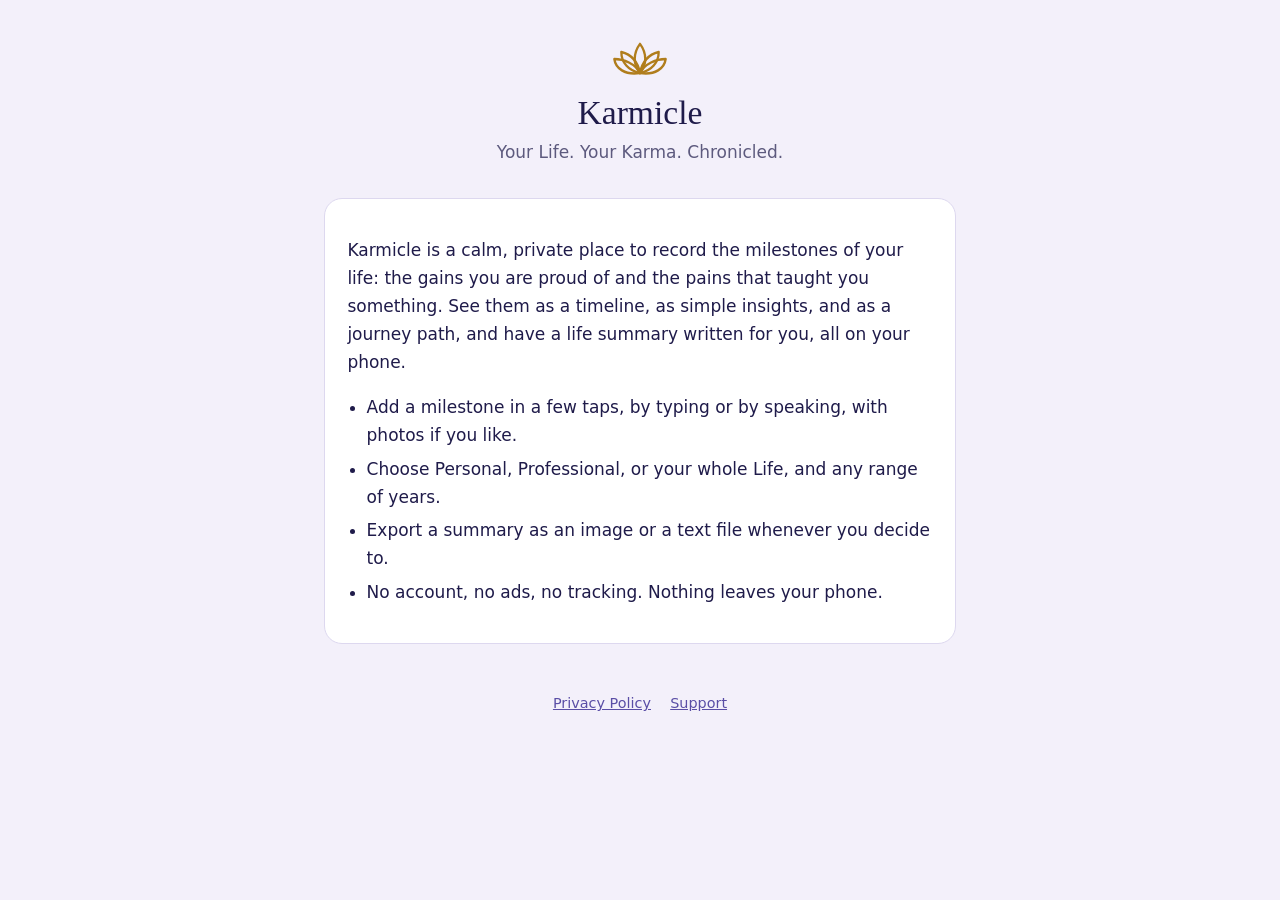
==== index.html @ e7ec8c0f "Karmicle privacy policy and support pages Co-Authored-By: Claude Sonnet 5.5 <noreply@anthropic.com>" ====
<!doctype html>
<html lang="en">
<head>
<meta charset="utf-8">
<meta name="viewport" content="width=device-width, initial-scale=1">
<title>Karmicle</title>
<meta name="description" content="A private journal of your gains and pains, with a life summary written on your phone.">
<link rel="stylesheet" href="style.css">
</head>
<body>
<main>
  <header>
    <svg class="lotus" viewBox="0 0 48 32" fill="none" stroke="currentColor" stroke-width="2" stroke-linejoin="round" stroke-linecap="round" aria-hidden="true" style="color: var(--gold)">
      <path d="M24 3C30 11 30 21 24 28C18 21 18 11 24 3Z"/><path d="M24 28C14 26 8 19 8 10C16 12 22 18 24 28Z"/><path d="M24 28C34 26 40 19 40 10C32 12 26 18 24 28Z"/><path d="M24 28C11 30 3 24 2 16C10 16 20 20 24 28Z"/><path d="M24 28C37 30 45 24 46 16C38 16 28 20 24 28Z"/>
    </svg>
    <h1>Karmicle</h1>
    <p class="tagline">Your Life. Your Karma. Chronicled.</p>
  </header>

  <div class="card">
    <p>Karmicle is a calm, private place to record the milestones of your life: the gains you are proud of and the pains that taught you something. See them as a timeline, as simple insights, and as a journey path, and have a life summary written for you, all on your phone.</p>
    <ul>
      <li>Add a milestone in a few taps, by typing or by speaking, with photos if you like.</li>
      <li>Choose Personal, Professional, or your whole Life, and any range of years.</li>
      <li>Export a summary as an image or a text file whenever you decide to.</li>
      <li>No account, no ads, no tracking. Nothing leaves your phone.</li>
    </ul>
  </div>

  <footer>
    <nav><a href="privacy.html">Privacy Policy</a><a href="support.html">Support</a></nav>
  </footer>
</main>
</body>
</html>
---- style.css ----
:root {
  --bg: #f3f0fa;
  --card: #ffffff;
  --ink: #1f1b4a;
  --muted: #5d5a7e;
  --accent: #5a4ea6;
  --line: #ddd8ef;
  --gold: #b07d1c;
}
@media (prefers-color-scheme: dark) {
  :root {
    --bg: #14122f;
    --card: #1d1a46;
    --ink: #ece9ff;
    --muted: #a9a5d1;
    --accent: #bdb5ff;
    --line: #34306b;
    --gold: #e9c770;
  }
}
* { box-sizing: border-box; }
body {
  margin: 0;
  background: var(--bg);
  color: var(--ink);
  font: 17px/1.65 "Nunito Sans", system-ui, -apple-system, "Segoe UI", sans-serif;
}
main { max-width: 42rem; margin: 0 auto; padding: 2.5rem 1.25rem 4rem; }
header { text-align: center; margin-bottom: 2rem; }
.lotus { width: 56px; height: 38px; }
h1, h2 { font-family: Marcellus, Georgia, "Times New Roman", serif; font-weight: 400; line-height: 1.25; }
h1 { font-size: 2.1rem; margin: 0.4rem 0 0.2rem; }
h2 { font-size: 1.35rem; margin: 2.2rem 0 0.4rem; color: var(--accent); }
.tagline, .updated { color: var(--muted); margin: 0; }
.card { background: var(--card); border: 1px solid var(--line); border-radius: 18px; padding: 1.25rem 1.4rem; margin: 1rem 0; }
ul { padding-left: 1.2rem; }
li { margin: 0.35rem 0; }
a { color: var(--accent); }
nav { display: flex; gap: 1.2rem; justify-content: center; flex-wrap: wrap; margin-top: 1rem; }
footer { margin-top: 3rem; text-align: center; color: var(--muted); font-size: 0.9rem; }
.pledge { border-left: 4px solid var(--gold); }
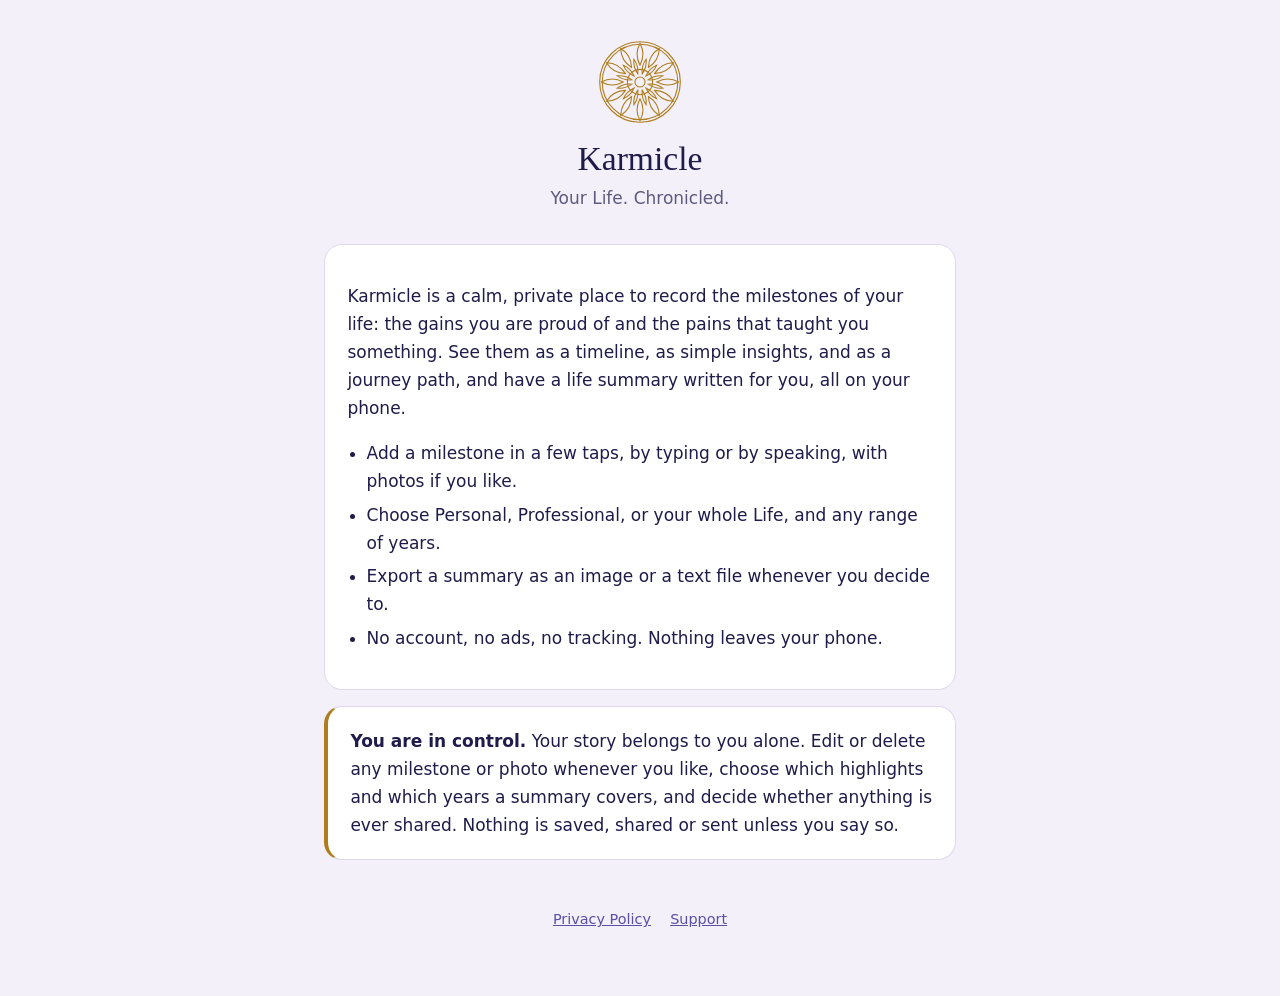
==== commit df779f2c: "Tagline, mandala mark and You are in control message Co-Authored-By: Claude Sonnet 5.5 <noreply@anth" ====
--- a/index.html
+++ b/index.html
@@ -10,11 +10,9 @@
 <body>
 <main>
   <header>
-    <svg class="lotus" viewBox="0 0 48 32" fill="none" stroke="currentColor" stroke-width="2" stroke-linejoin="round" stroke-linecap="round" aria-hidden="true" style="color: var(--gold)">
-      <path d="M24 3C30 11 30 21 24 28C18 21 18 11 24 3Z"/><path d="M24 28C14 26 8 19 8 10C16 12 22 18 24 28Z"/><path d="M24 28C34 26 40 19 40 10C32 12 26 18 24 28Z"/><path d="M24 28C11 30 3 24 2 16C10 16 20 20 24 28Z"/><path d="M24 28C37 30 45 24 46 16C38 16 28 20 24 28Z"/>
-    </svg>
+    <svg class="mark" viewBox="-100 -100 200 200" fill="none" stroke="currentColor" stroke-width="2.6" aria-hidden="true"><path d="M0.0 -40.0 Q14.0 -66.0 0.0 -92.0 Q-14.0 -66.0 0.0 -40.0 Z"/><path d="M5.2 -19.3 Q16.6 -34.9 14.5 -54.1 Q3.1 -38.5 5.2 -19.3 Z"/><path d="M20.0 -34.6 Q45.1 -50.2 46.0 -79.7 Q20.9 -64.2 20.0 -34.6 Z"/><path d="M14.1 -14.1 Q31.8 -21.9 39.6 -39.6 Q21.9 -31.8 14.1 -14.1 Z"/><path d="M34.6 -20.0 Q64.2 -20.9 79.7 -46.0 Q50.2 -45.1 34.6 -20.0 Z"/><path d="M19.3 -5.2 Q38.5 -3.1 54.1 -14.5 Q34.9 -16.6 19.3 -5.2 Z"/><path d="M40.0 -0.0 Q66.0 14.0 92.0 -0.0 Q66.0 -14.0 40.0 -0.0 Z"/><path d="M19.3 5.2 Q34.9 16.6 54.1 14.5 Q38.5 3.1 19.3 5.2 Z"/><path d="M34.6 20.0 Q50.2 45.1 79.7 46.0 Q64.2 20.9 34.6 20.0 Z"/><path d="M14.1 14.1 Q21.9 31.8 39.6 39.6 Q31.8 21.9 14.1 14.1 Z"/><path d="M20.0 34.6 Q20.9 64.2 46.0 79.7 Q45.1 50.2 20.0 34.6 Z"/><path d="M5.2 19.3 Q3.1 38.5 14.5 54.1 Q16.6 34.9 5.2 19.3 Z"/><path d="M0.0 40.0 Q-14.0 66.0 0.0 92.0 Q14.0 66.0 0.0 40.0 Z"/><path d="M-5.2 19.3 Q-16.6 34.9 -14.5 54.1 Q-3.1 38.5 -5.2 19.3 Z"/><path d="M-20.0 34.6 Q-45.1 50.2 -46.0 79.7 Q-20.9 64.2 -20.0 34.6 Z"/><path d="M-14.1 14.1 Q-31.8 21.9 -39.6 39.6 Q-21.9 31.8 -14.1 14.1 Z"/><path d="M-34.6 20.0 Q-64.2 20.9 -79.7 46.0 Q-50.2 45.1 -34.6 20.0 Z"/><path d="M-19.3 5.2 Q-38.5 3.1 -54.1 14.5 Q-34.9 16.6 -19.3 5.2 Z"/><path d="M-40.0 0.0 Q-66.0 -14.0 -92.0 0.0 Q-66.0 14.0 -40.0 0.0 Z"/><path d="M-19.3 -5.2 Q-34.9 -16.6 -54.1 -14.5 Q-38.5 -3.1 -19.3 -5.2 Z"/><path d="M-34.6 -20.0 Q-50.2 -45.1 -79.7 -46.0 Q-64.2 -20.9 -34.6 -20.0 Z"/><path d="M-14.1 -14.1 Q-21.9 -31.8 -39.6 -39.6 Q-31.8 -21.9 -14.1 -14.1 Z"/><path d="M-20.0 -34.6 Q-20.9 -64.2 -46.0 -79.7 Q-45.1 -50.2 -20.0 -34.6 Z"/><path d="M-5.2 -19.3 Q-3.1 -38.5 -14.5 -54.1 Q-16.6 -34.9 -5.2 -19.3 Z"/><circle r="96"/><circle r="90"/><circle r="30"/><circle r="12"/></svg>
     <h1>Karmicle</h1>
-    <p class="tagline">Your Life. Your Karma. Chronicled.</p>
+    <p class="tagline">Your Life. Chronicled.</p>
   </header>
 
   <div class="card">
@@ -27,6 +25,10 @@
     </ul>
   </div>
 
+  <div class="card pledge">
+    <strong>You are in control.</strong> Your story belongs to you alone. Edit or delete any milestone or photo whenever you like, choose which highlights and which years a summary covers, and decide whether anything is ever shared. Nothing is saved, shared or sent unless you say so.
+  </div>
+
   <footer>
     <nav><a href="privacy.html">Privacy Policy</a><a href="support.html">Support</a></nav>
   </footer>
--- a/style.css
+++ b/style.css
@@ -27,7 +27,7 @@
 }
 main { max-width: 42rem; margin: 0 auto; padding: 2.5rem 1.25rem 4rem; }
 header { text-align: center; margin-bottom: 2rem; }
-.lotus { width: 56px; height: 38px; }
+.mark { width: 84px; height: 84px; color: var(--gold); }
 h1, h2 { font-family: Marcellus, Georgia, "Times New Roman", serif; font-weight: 400; line-height: 1.25; }
 h1 { font-size: 2.1rem; margin: 0.4rem 0 0.2rem; }
 h2 { font-size: 1.35rem; margin: 2.2rem 0 0.4rem; color: var(--accent); }
